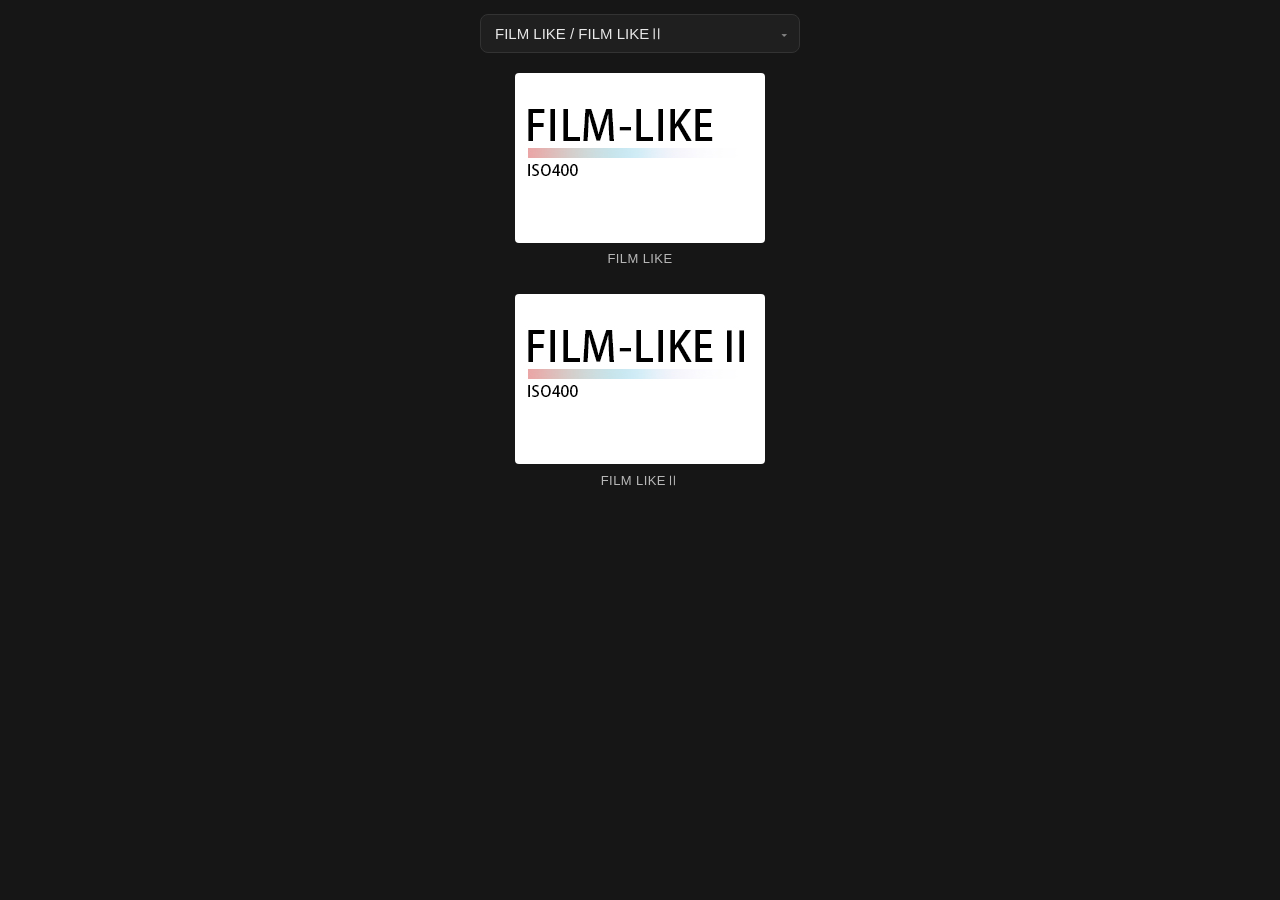
==== index.html @ 84de8419 "Toneby LUT showcase site (initial)" ====
<!DOCTYPE html>
<html lang="zh-CN">
<head>
  <meta charset="UTF-8">
  <meta name="viewport" content="width=device-width, initial-scale=1.0, viewport-fit=cover">
  <title>Toneby LUT</title>
  <link rel="stylesheet" href="styles.css">
</head>
<body>
  <!-- 顶部：选择全部 LUT 的下拉部件 -->
  <header class="topbar">
    <div class="picker-wrap">
      <select id="groupPicker" aria-label="选择 LUT 分组"></select>
      <span class="picker-arrow" aria-hidden="true">▾</span>
    </div>
  </header>

  <!-- 当前分组的 LUT 列表：一格一个，从上往下 -->
  <main id="page"></main>

  <script src="data.js"></script>
  <script src="main.js"></script>
</body>
</html>
---- styles.css ----
/* Toneby LUT 展示站 · 底色 #161616（用户指定） */
* { margin: 0; padding: 0; box-sizing: border-box; }

html, body {
  background: #161616;
  color: #e8e8e8;
  font-family: -apple-system, "Segoe UI", Roboto, "PingFang SC", "Microsoft YaHei", sans-serif;
  min-height: 100%;
}

/* ---------- 顶部下拉选择器 ---------- */
.topbar {
  position: sticky;
  top: 0;
  z-index: 10;
  background: #161616;
  padding: 14px 16px 10px;
  display: flex;
  justify-content: center;
}

.picker-wrap {
  position: relative;
  width: min(320px, 86vw);
}

.picker-wrap select {
  width: 100%;
  appearance: none;
  -webkit-appearance: none;
  background: #1f1f1f;
  color: #e8e8e8;
  border: 1px solid #333;
  border-radius: 8px;
  padding: 10px 36px 10px 14px;
  font-size: 15px;
  cursor: pointer;
  outline: none;
}

.picker-wrap select:focus { border-color: #4a9edd; }

.picker-arrow {
  position: absolute;
  right: 12px;
  top: 50%;
  transform: translateY(-50%);
  color: #888;
  font-size: 13px;
  pointer-events: none;
}

/* ---------- LUT 列表 ---------- */
#page {
  display: flex;
  flex-direction: column;
  align-items: center;
  padding: 10px 16px 48px;
}

.lut-item {
  display: flex;
  flex-direction: column;
  align-items: center;
}

.lut-item + .lut-item { margin-top: 28px; }

/* 250×170px 固定尺寸格子（用户指定） */
.lut-cell {
  width: 250px;
  height: 170px;
  overflow: hidden;
  border-radius: 4px;
}

.lut-cell img {
  width: 100%;
  height: 100%;
  object-fit: cover;
  display: block;
}

/* 名字在格子外（用户指定） */
.lut-item figcaption {
  margin-top: 8px;
  font-size: 13px;
  color: #b8b8b8;
  letter-spacing: 0.4px;
  text-align: center;
}
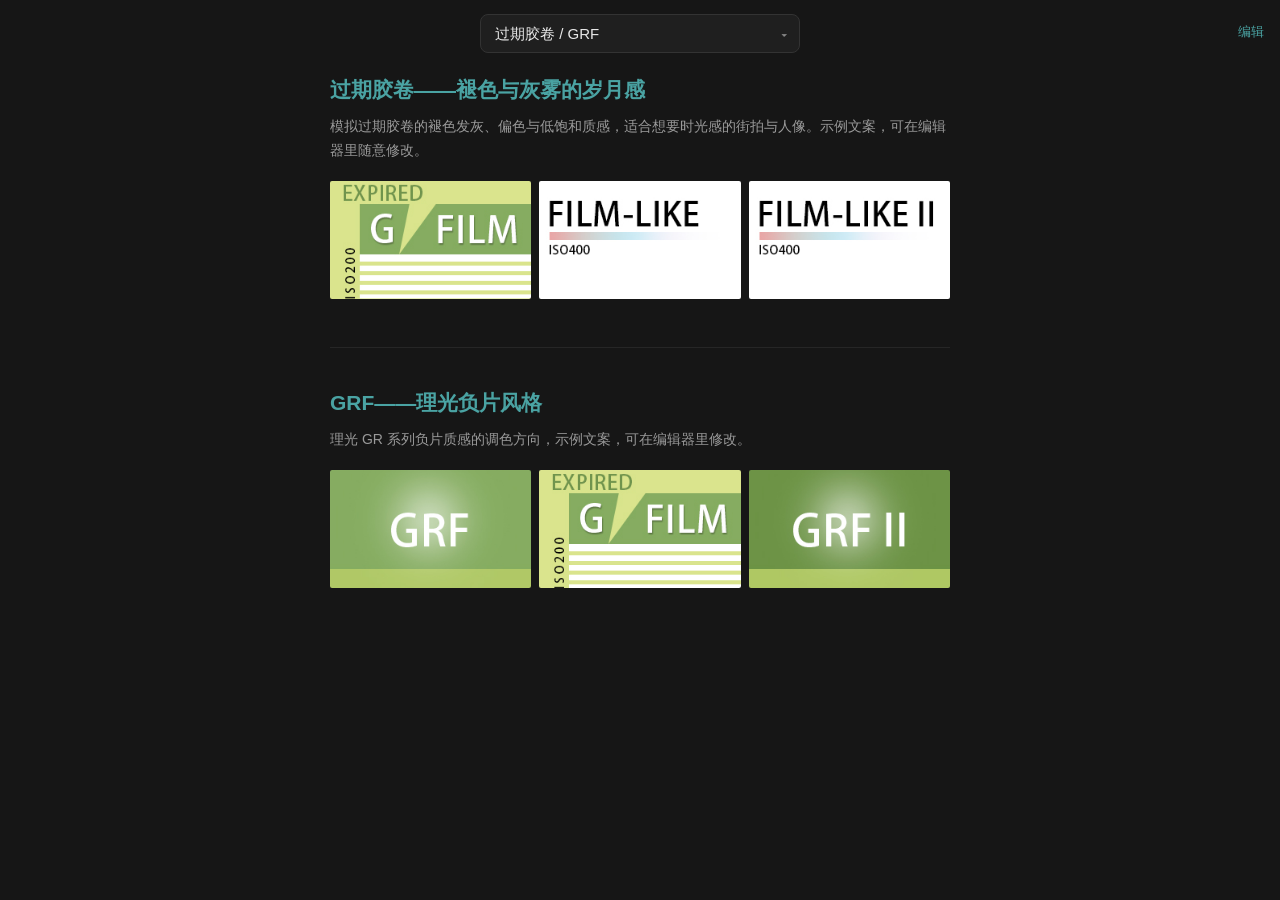
==== commit 1ddf1ea6: "All 26 LUTs as full posts + visual content editor (edit.html, localStorage + data.js export)" ====
--- a/index.html
+++ b/index.html
@@ -13,6 +13,7 @@
       <select id="groupPicker" aria-label="选择 LUT 分组"></select>
       <span class="picker-arrow" aria-hidden="true">▾</span>
     </div>
+    <a class="edit-link" href="edit.html">编辑</a>
   </header>
 
   <!-- 当前分组的 LUT 列表：一格一个，从上往下 -->
--- a/styles.css
+++ b/styles.css
@@ -50,42 +50,96 @@
   pointer-events: none;
 }
 
-/* ---------- LUT 列表 ---------- */
+/* 顶部右侧「编辑」入口 */
+.edit-link {
+  position: absolute;
+  right: 16px;
+  top: 50%;
+  transform: translateY(-50%);
+  color: #4aa3a3;
+  font-size: 13px;
+  text-decoration: none;
+}
+
+/* ---------- LUT 展示块（仿博客文章式） ---------- */
 #page {
   display: flex;
   flex-direction: column;
   align-items: center;
-  padding: 10px 16px 48px;
+  padding: 12px 16px 56px;
 }
 
-.lut-item {
+.lut-post {
+  width: min(620px, 100%);
+}
+
+.lut-post + .lut-post {
+  margin-top: 48px;
+  padding-top: 40px;
+  border-top: 1px solid #262626;
+}
+
+/* 标题（LUT 介绍）——参照 Dehancer 博客的青绿色 */
+.lut-title {
+  font-size: 21px;
+  line-height: 1.45;
+  font-weight: 600;
+  color: #4aa3a3;
+  margin-bottom: 10px;
+}
+
+/* 文字描述 */
+.lut-desc {
+  font-size: 14px;
+  line-height: 1.7;
+  color: #9a9a9a;
+  margin-bottom: 18px;
+}
+
+/* ---------- 照片网格：规则矩形 + 固定间距（用户要求） ---------- */
+.photo-grid {
+  display: grid;
+  grid-template-columns: repeat(3, 1fr);
+  gap: 8px;               /* 每张图片之间固定 8px 间距 */
+  background: #161616;
+}
+
+.photo-grid img {
+  width: 100%;
+  height: 118px;          /* 统一高度 → 整块始终是规则矩形 */
+  object-fit: cover;
+  display: block;
+  border-radius: 2px;
+  background: #1f1f1f;
+}
+
+/* 手机窄屏改 2 列，仍保持规则矩形 */
+@media (max-width: 480px) {
+  .photo-grid { grid-template-columns: repeat(2, 1fr); }
+  .photo-grid img { height: 118px; }
+}
+
+/* ---------- 图片正下方居中：胶片 / 作者介绍（不填不显示） ---------- */
+.photo-caption {
+  margin-top: 14px;
+  text-align: center;
+  font-size: 14px;
+  line-height: 1.7;
+  color: #c9c9c9;
+}
+
+.photo-caption .film-line { display: block; }
+.photo-caption .note-line { display: block; color: #a8a8a8; }
+
+/* ---------- 补充信息行（导演/摄影指导式，可选） ---------- */
+.credits {
+  margin-top: 22px;
   display: flex;
   flex-direction: column;
-  align-items: center;
+  gap: 12px;
 }
 
-.lut-item + .lut-item { margin-top: 28px; }
-
-/* 250×170px 固定尺寸格子（用户指定） */
-.lut-cell {
-  width: 250px;
-  height: 170px;
-  overflow: hidden;
-  border-radius: 4px;
+.credits div {
+  font-size: 14px;
+  color: #b8b8b8;
 }
-
-.lut-cell img {
-  width: 100%;
-  height: 100%;
-  object-fit: cover;
-  display: block;
-}
-
-/* 名字在格子外（用户指定） */
-.lut-item figcaption {
-  margin-top: 8px;
-  font-size: 13px;
-  color: #b8b8b8;
-  letter-spacing: 0.4px;
-  text-align: center;
-}
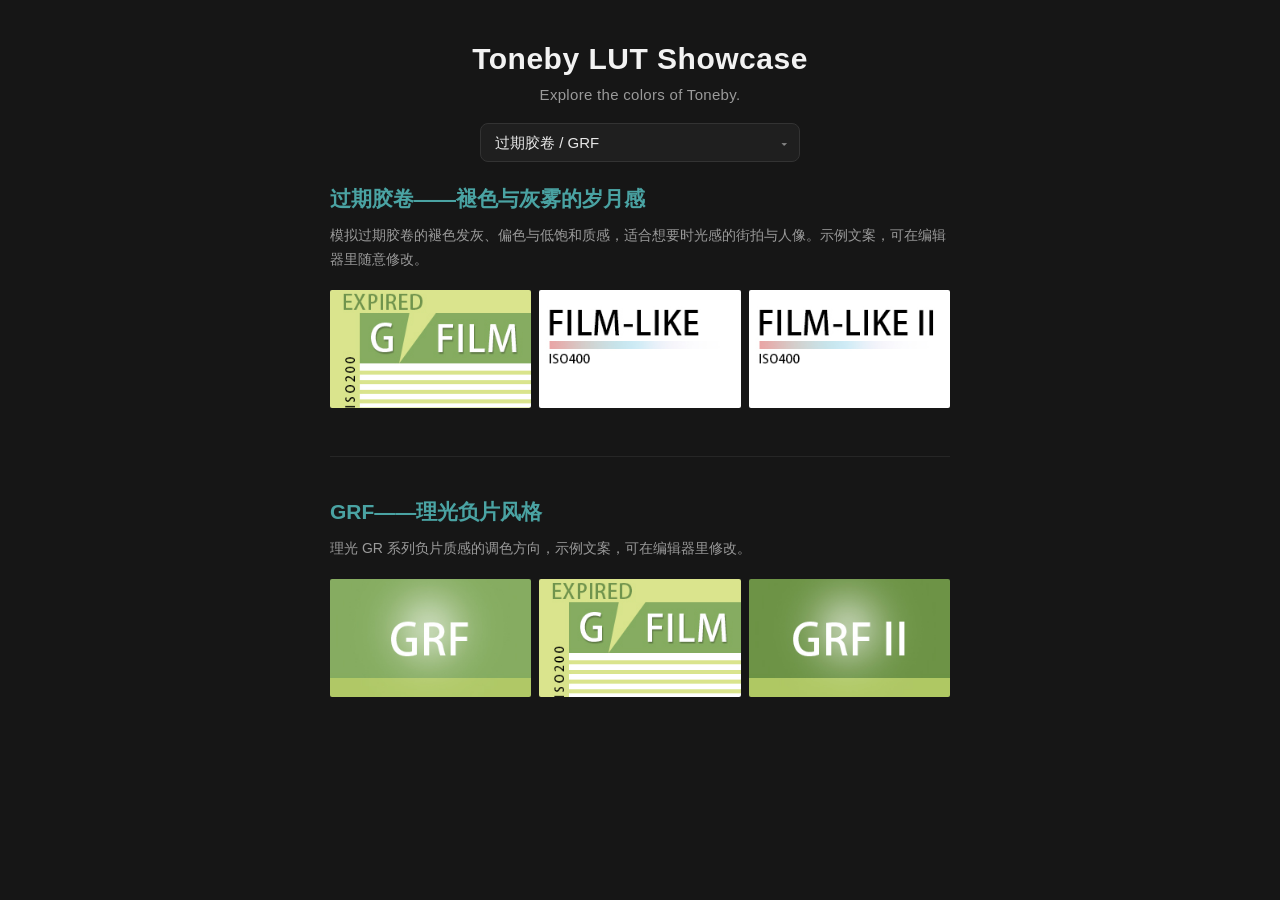
==== commit 41216226: "Visitor mode: no edit entry; password-gated editor (default toneby); editable hero title/subtitle" ====
--- a/index.html
+++ b/index.html
@@ -3,17 +3,22 @@
 <head>
   <meta charset="UTF-8">
   <meta name="viewport" content="width=device-width, initial-scale=1.0, viewport-fit=cover">
-  <title>Toneby LUT</title>
+  <title>Toneby LUT Showcase</title>
   <link rel="stylesheet" href="styles.css">
 </head>
 <body>
-  <!-- 顶部：选择全部 LUT 的下拉部件 -->
+  <!-- 顶部大标题 + 小字（可在编辑器里随时修改） -->
+  <section class="hero">
+    <h1 id="siteTitle">Toneby LUT Showcase</h1>
+    <p id="siteSubtitle">Explore the colors of Toneby.</p>
+  </section>
+
+  <!-- 顶部：选择全部 LUT 的下拉部件（访客视角，无编辑入口） -->
   <header class="topbar">
     <div class="picker-wrap">
       <select id="groupPicker" aria-label="选择 LUT 分组"></select>
       <span class="picker-arrow" aria-hidden="true">▾</span>
     </div>
-    <a class="edit-link" href="edit.html">编辑</a>
   </header>
 
   <!-- 当前分组的 LUT 列表：一格一个，从上往下 -->
--- a/styles.css
+++ b/styles.css
@@ -6,6 +6,26 @@
   color: #e8e8e8;
   font-family: -apple-system, "Segoe UI", Roboto, "PingFang SC", "Microsoft YaHei", sans-serif;
   min-height: 100%;
+}
+
+/* ---------- 顶部大标题 + 小字 ---------- */
+.hero {
+  text-align: center;
+  padding: 42px 16px 6px;
+}
+
+.hero h1 {
+  font-size: 30px;
+  font-weight: 700;
+  letter-spacing: 0.5px;
+  color: #f2f2f2;
+}
+
+.hero p {
+  margin-top: 10px;
+  font-size: 15px;
+  color: #9a9a9a;
+  letter-spacing: 0.3px;
 }
 
 /* ---------- 顶部下拉选择器 ---------- */
@@ -48,17 +68,6 @@
   color: #888;
   font-size: 13px;
   pointer-events: none;
-}
-
-/* 顶部右侧「编辑」入口 */
-.edit-link {
-  position: absolute;
-  right: 16px;
-  top: 50%;
-  transform: translateY(-50%);
-  color: #4aa3a3;
-  font-size: 13px;
-  text-decoration: none;
 }
 
 /* ---------- LUT 展示块（仿博客文章式） ---------- */
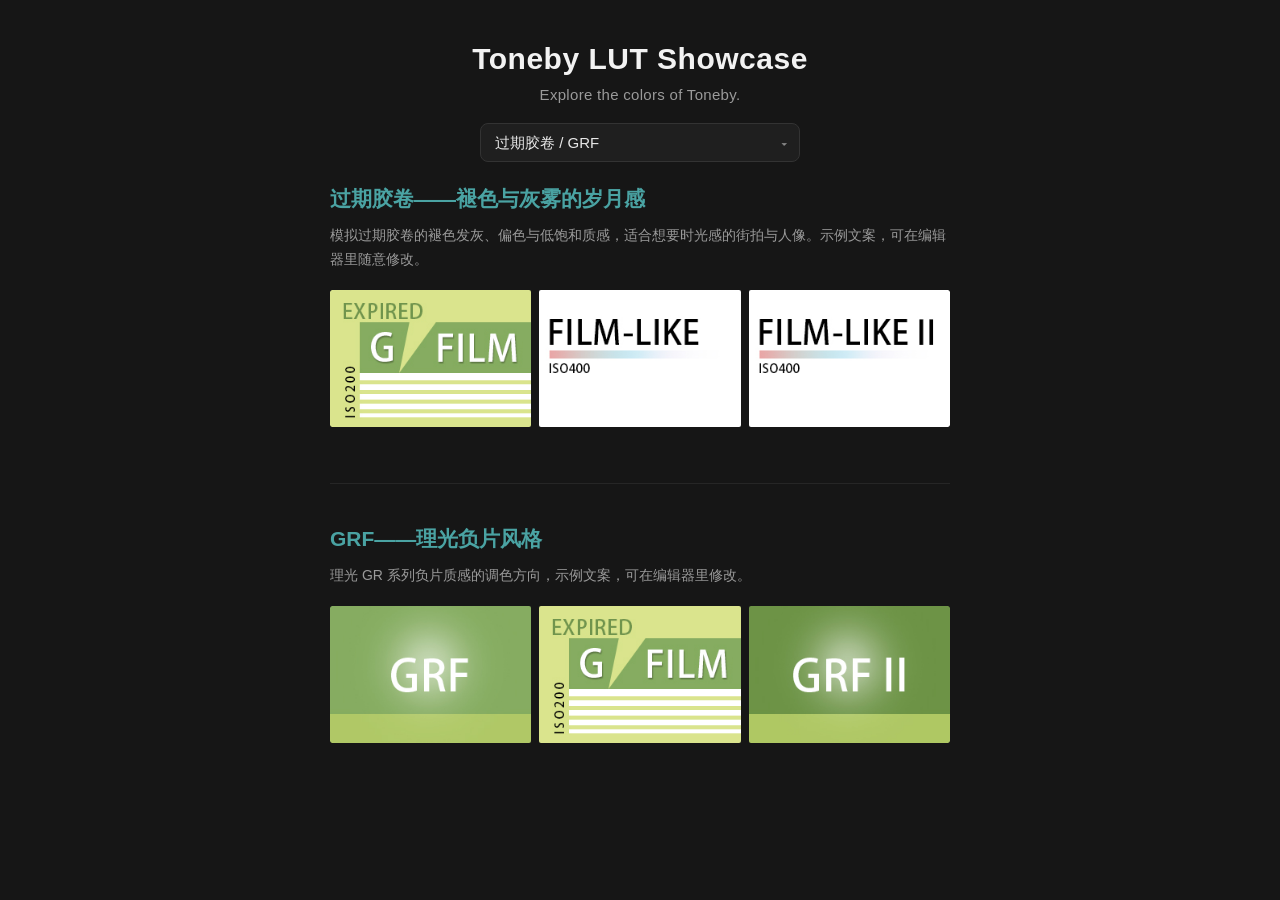
==== commit 928762b8: "Cache-bust asset URLs so layout updates apply immediately" ====
--- a/index.html
+++ b/index.html
@@ -4,7 +4,7 @@
   <meta charset="UTF-8">
   <meta name="viewport" content="width=device-width, initial-scale=1.0, viewport-fit=cover">
   <title>Toneby LUT Showcase</title>
-  <link rel="stylesheet" href="styles.css">
+  <link rel="stylesheet" href="styles.css?v=20260911b">
 </head>
 <body>
   <!-- 顶部大标题 + 小字（可在编辑器里随时修改） -->
@@ -24,7 +24,7 @@
   <!-- 当前分组的 LUT 列表：一格一个，从上往下 -->
   <main id="page"></main>
 
-  <script src="data.js"></script>
-  <script src="main.js"></script>
+  <script src="data.js?v=20260911b"></script>
+  <script src="main.js?v=20260911b"></script>
 </body>
 </html>
--- a/styles.css
+++ b/styles.css
@@ -105,27 +105,27 @@
   margin-bottom: 18px;
 }
 
-/* ---------- 照片网格：规则矩形 + 固定间距（用户要求） ---------- */
-.photo-grid {
-  display: grid;
-  grid-template-columns: repeat(3, 1fr);
-  gap: 8px;               /* 每张图片之间固定 8px 间距 */
-  background: #161616;
+/* ---------- 照片区：两端对齐画廊（不裁切不变形，每行铺满整个矩形） ---------- */
+.photo-rows {
+  width: 100%;
 }
 
-.photo-grid img {
+.photo-row {
+  display: flex;
+  gap: 8px;               /* 每张图片之间固定 8px 间距 */
   width: 100%;
-  height: 118px;          /* 统一高度 → 整块始终是规则矩形 */
-  object-fit: cover;
+  overflow: hidden;
+  margin-bottom: 8px;
+  border-radius: 2px;
+}
+
+.photo-row img {
+  height: 100%;           /* 行高由 JS 按原始比例精确计算 → 不裁切不变形 */
+  min-width: 0;
   display: block;
+  object-fit: cover;      /* 仅消除亚像素取整的细微缝隙 */
   border-radius: 2px;
   background: #1f1f1f;
-}
-
-/* 手机窄屏改 2 列，仍保持规则矩形 */
-@media (max-width: 480px) {
-  .photo-grid { grid-template-columns: repeat(2, 1fr); }
-  .photo-grid img { height: 118px; }
 }
 
 /* ---------- 图片正下方居中：胶片 / 作者介绍（不填不显示） ---------- */
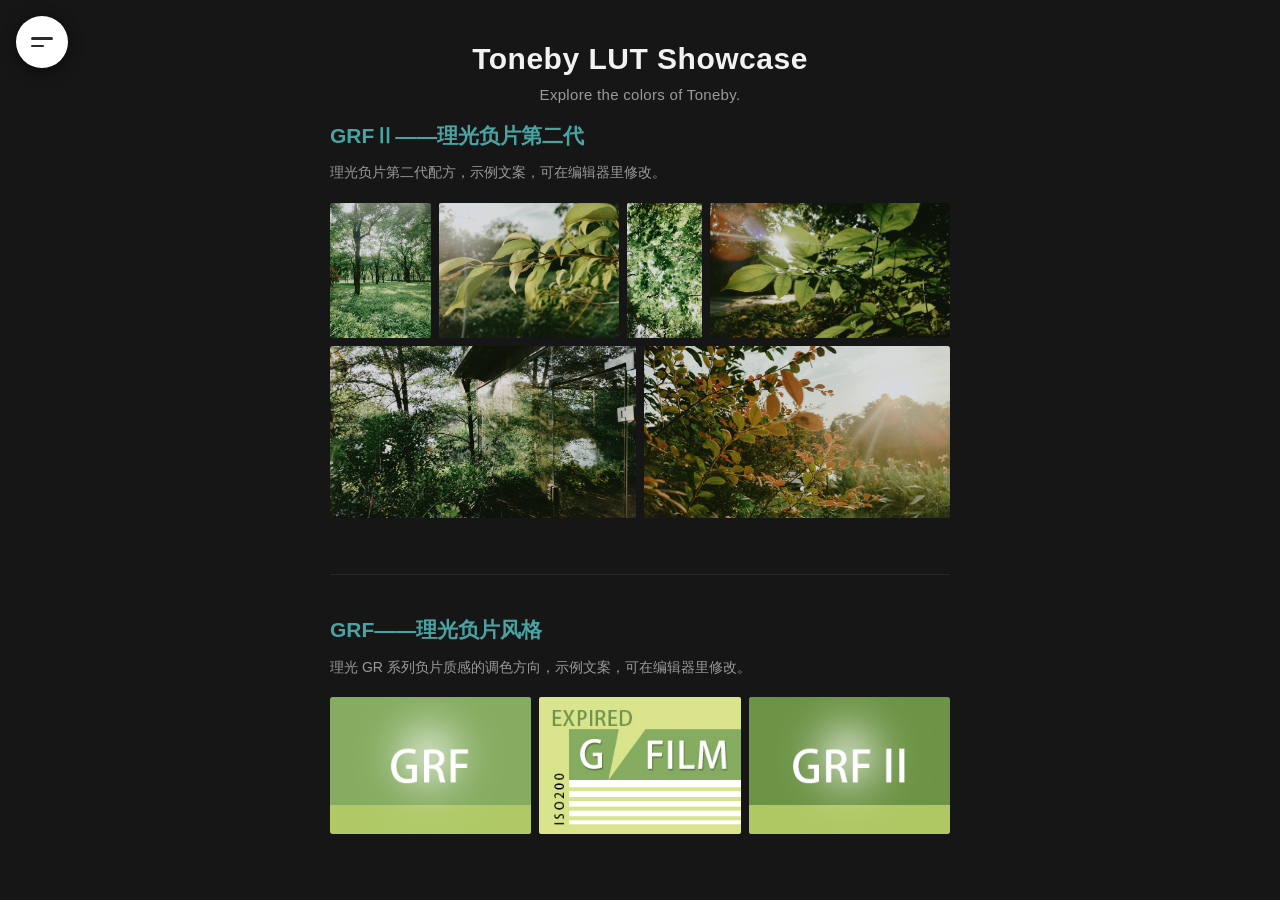
==== commit 47956e64: "Replace dropdown with pink-accented slide-in sidebar drawer + two-bar round menu button" ====
--- a/index.html
+++ b/index.html
@@ -4,7 +4,7 @@
   <meta charset="UTF-8">
   <meta name="viewport" content="width=device-width, initial-scale=1.0, viewport-fit=cover">
   <title>Toneby LUT Showcase</title>
-  <link rel="stylesheet" href="styles.css?v=20260911b">
+  <link rel="stylesheet" href="styles.css?v=20260911e">
 </head>
 <body>
   <!-- 顶部大标题 + 小字（可在编辑器里随时修改） -->
@@ -13,18 +13,20 @@
     <p id="siteSubtitle">Explore the colors of Toneby.</p>
   </section>
 
-  <!-- 顶部：选择全部 LUT 的下拉部件（访客视角，无编辑入口） -->
-  <header class="topbar">
-    <div class="picker-wrap">
-      <select id="groupPicker" aria-label="选择 LUT 分组"></select>
-      <span class="picker-arrow" aria-hidden="true">▾</span>
-    </div>
-  </header>
+  <!-- 左上角：一长一短两条横杠的圆形菜单按钮（点开侧边栏） -->
+  <button id="menuBtn" class="menu-btn" aria-label="打开 LUT 分组列表">
+    <span class="menu-bar menu-bar-long"></span>
+    <span class="menu-bar menu-bar-short"></span>
+  </button>
+
+  <!-- 侧边抽屉：分组 + LUT 列表 -->
+  <div id="overlay" class="overlay"></div>
+  <aside id="sidebar" class="sidebar" aria-label="LUT 分组列表"></aside>
 
   <!-- 当前分组的 LUT 列表：一格一个，从上往下 -->
   <main id="page"></main>
 
-  <script src="data.js?v=20260911b"></script>
-  <script src="main.js?v=20260911b"></script>
+  <script src="data.js?v=20260911e"></script>
+  <script src="main.js?v=20260911e"></script>
 </body>
 </html>
--- a/styles.css
+++ b/styles.css
@@ -28,46 +28,107 @@
   letter-spacing: 0.3px;
 }
 
-/* ---------- 顶部下拉选择器 ---------- */
-.topbar {
-  position: sticky;
+/* ---------- 左上角圆形菜单按钮（一长一短两条横杠） ---------- */
+.menu-btn {
+  position: fixed;
+  top: 16px;
+  left: 16px;
+  z-index: 30;
+  width: 52px;
+  height: 52px;
+  border-radius: 50%;
+  background: #ffffff;
+  border: none;
+  cursor: pointer;
+  display: flex;
+  flex-direction: column;
+  justify-content: center;
+  align-items: flex-start;
+  gap: 5px;
+  padding: 0 15px;
+  box-shadow: 0 3px 14px rgba(0, 0, 0, 0.55);
+  transition: transform 0.15s;
+}
+.menu-btn:active { transform: scale(0.94); }
+.menu-bar {
+  display: block;
+  height: 2.5px;
+  border-radius: 2px;
+  background: #2b2b2b;
+}
+.menu-bar-long { width: 22px; }
+.menu-bar-short { width: 13px; }
+
+/* ---------- 侧边抽屉：分组 + LUT 列表 ---------- */
+.overlay {
+  position: fixed;
+  inset: 0;
+  background: rgba(0, 0, 0, 0.55);
+  opacity: 0;
+  pointer-events: none;
+  transition: opacity 0.28s;
+  z-index: 50;
+}
+.overlay.show { opacity: 1; pointer-events: auto; }
+
+.sidebar {
+  position: fixed;
   top: 0;
-  z-index: 10;
-  background: #161616;
-  padding: 14px 16px 10px;
-  display: flex;
-  justify-content: center;
-}
-
-.picker-wrap {
-  position: relative;
-  width: min(320px, 86vw);
-}
-
-.picker-wrap select {
+  left: 0;
+  bottom: 0;
+  width: min(300px, 82vw);
+  background: #111111;
+  transform: translateX(-105%);
+  transition: transform 0.28s ease;
+  z-index: 60;
+  overflow-y: auto;
+  padding: 16px 0 30px;
+}
+.sidebar.open { transform: none; }
+
+.sidebar-head {
+  display: flex;
+  justify-content: space-between;
+  align-items: center;
+  padding: 4px 18px 14px;
+  border-bottom: 1px solid #232323;
+}
+.sidebar-head .t { color: #f0f0f0; font-weight: 600; font-size: 15px; }
+.sidebar-close {
+  background: none;
+  border: none;
+  color: #888;
+  font-size: 22px;
+  line-height: 1;
+  cursor: pointer;
+  padding: 4px;
+}
+.sidebar-close:hover { color: #ff7eb3; }
+
+.side-group-label {
+  padding: 18px 18px 6px;
+  font-size: 12px;
+  letter-spacing: 1px;
+  color: #ff7eb3;                 /* 粉色分组标题 */
+}
+.side-lut {
+  display: block;
   width: 100%;
-  appearance: none;
-  -webkit-appearance: none;
-  background: #1f1f1f;
-  color: #e8e8e8;
-  border: 1px solid #333;
-  border-radius: 8px;
-  padding: 10px 36px 10px 14px;
-  font-size: 15px;
+  text-align: left;
+  background: none;
+  border: none;
+  border-left: 3px solid transparent;
+  padding: 11px 18px;
+  font-size: 14px;
+  color: #cfcfcf;
   cursor: pointer;
-  outline: none;
-}
-
-.picker-wrap select:focus { border-color: #4a9edd; }
-
-.picker-arrow {
-  position: absolute;
-  right: 12px;
-  top: 50%;
-  transform: translateY(-50%);
-  color: #888;
-  font-size: 13px;
-  pointer-events: none;
+  font-family: inherit;
+}
+.side-lut:hover { background: #1a1a1a; color: #fff; }
+.side-lut.active {
+  color: #ff7eb3;                 /* 粉色高亮当前分组 */
+  border-left-color: #ff7eb3;
+  background: rgba(255, 126, 179, 0.08);
 }
 
 /* ---------- LUT 展示块（仿博客文章式） ---------- */
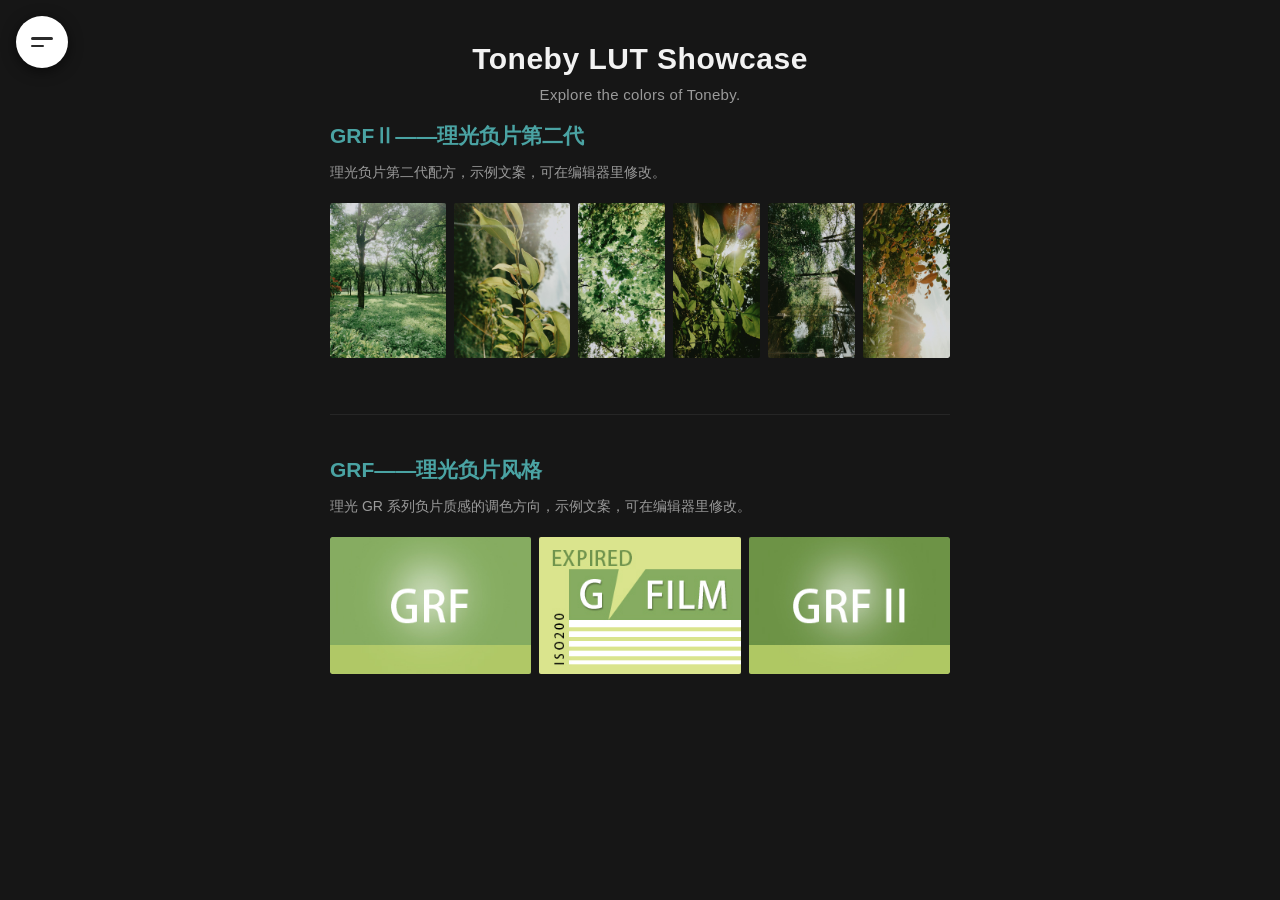
==== commit ed05e866: "Compress photos (39MB->4.5MB), auto-shrink uploads in editor, lazy-load images" ====
--- a/index.html
+++ b/index.html
@@ -4,7 +4,7 @@
   <meta charset="UTF-8">
   <meta name="viewport" content="width=device-width, initial-scale=1.0, viewport-fit=cover">
   <title>Toneby LUT Showcase</title>
-  <link rel="stylesheet" href="styles.css?v=20260911e">
+  <link rel="stylesheet" href="styles.css?v=20260911g">
 </head>
 <body>
   <!-- 顶部大标题 + 小字（可在编辑器里随时修改） -->
@@ -26,7 +26,7 @@
   <!-- 当前分组的 LUT 列表：一格一个，从上往下 -->
   <main id="page"></main>
 
-  <script src="data.js?v=20260911e"></script>
-  <script src="main.js?v=20260911e"></script>
+  <script src="data.js?v=20260911g"></script>
+  <script src="main.js?v=20260911g"></script>
 </body>
 </html>
--- a/styles.css
+++ b/styles.css
@@ -109,7 +109,7 @@
   padding: 18px 18px 6px;
   font-size: 12px;
   letter-spacing: 1px;
-  color: #ff7eb3;                 /* 粉色分组标题 */
+  color: #8a8a8a;                 /* 灰阶分组标题 */
 }
 .side-lut {
   display: block;
@@ -124,11 +124,11 @@
   cursor: pointer;
   font-family: inherit;
 }
-.side-lut:hover { background: #1a1a1a; color: #fff; }
+.side-lut:hover { background: #1c1c1c; color: #ffffff; }
 .side-lut.active {
-  color: #ff7eb3;                 /* 粉色高亮当前分组 */
-  border-left-color: #ff7eb3;
-  background: rgba(255, 126, 179, 0.08);
+  color: #ffffff;                 /* 黑白灰：白色文字 + 浅灰左边框区分当前分组 */
+  border-left-color: #d9d9d9;
+  background: #1f1f1f;
 }
 
 /* ---------- LUT 展示块（仿博客文章式） ---------- */
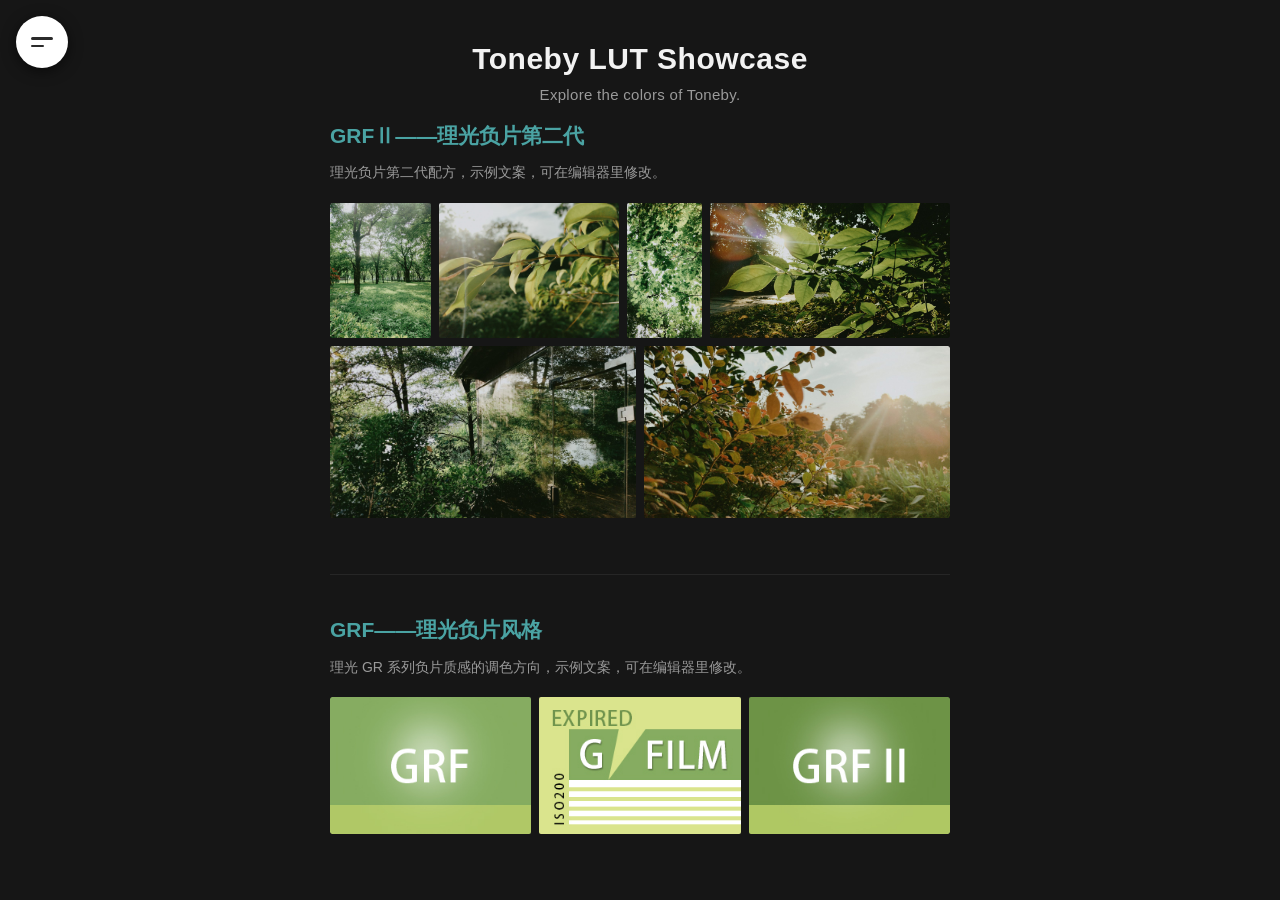
==== commit e190aa2b: "Cache-bust image URLs (IMG_V) so corrected photos load immediately" ====
--- a/index.html
+++ b/index.html
@@ -4,7 +4,7 @@
   <meta charset="UTF-8">
   <meta name="viewport" content="width=device-width, initial-scale=1.0, viewport-fit=cover">
   <title>Toneby LUT Showcase</title>
-  <link rel="stylesheet" href="styles.css?v=20260911g">
+  <link rel="stylesheet" href="styles.css?v=20260911h">
 </head>
 <body>
   <!-- 顶部大标题 + 小字（可在编辑器里随时修改） -->
@@ -26,7 +26,7 @@
   <!-- 当前分组的 LUT 列表：一格一个，从上往下 -->
   <main id="page"></main>
 
-  <script src="data.js?v=20260911g"></script>
-  <script src="main.js?v=20260911g"></script>
+  <script src="data.js?v=20260911h"></script>
+  <script src="main.js?v=20260911h"></script>
 </body>
 </html>
